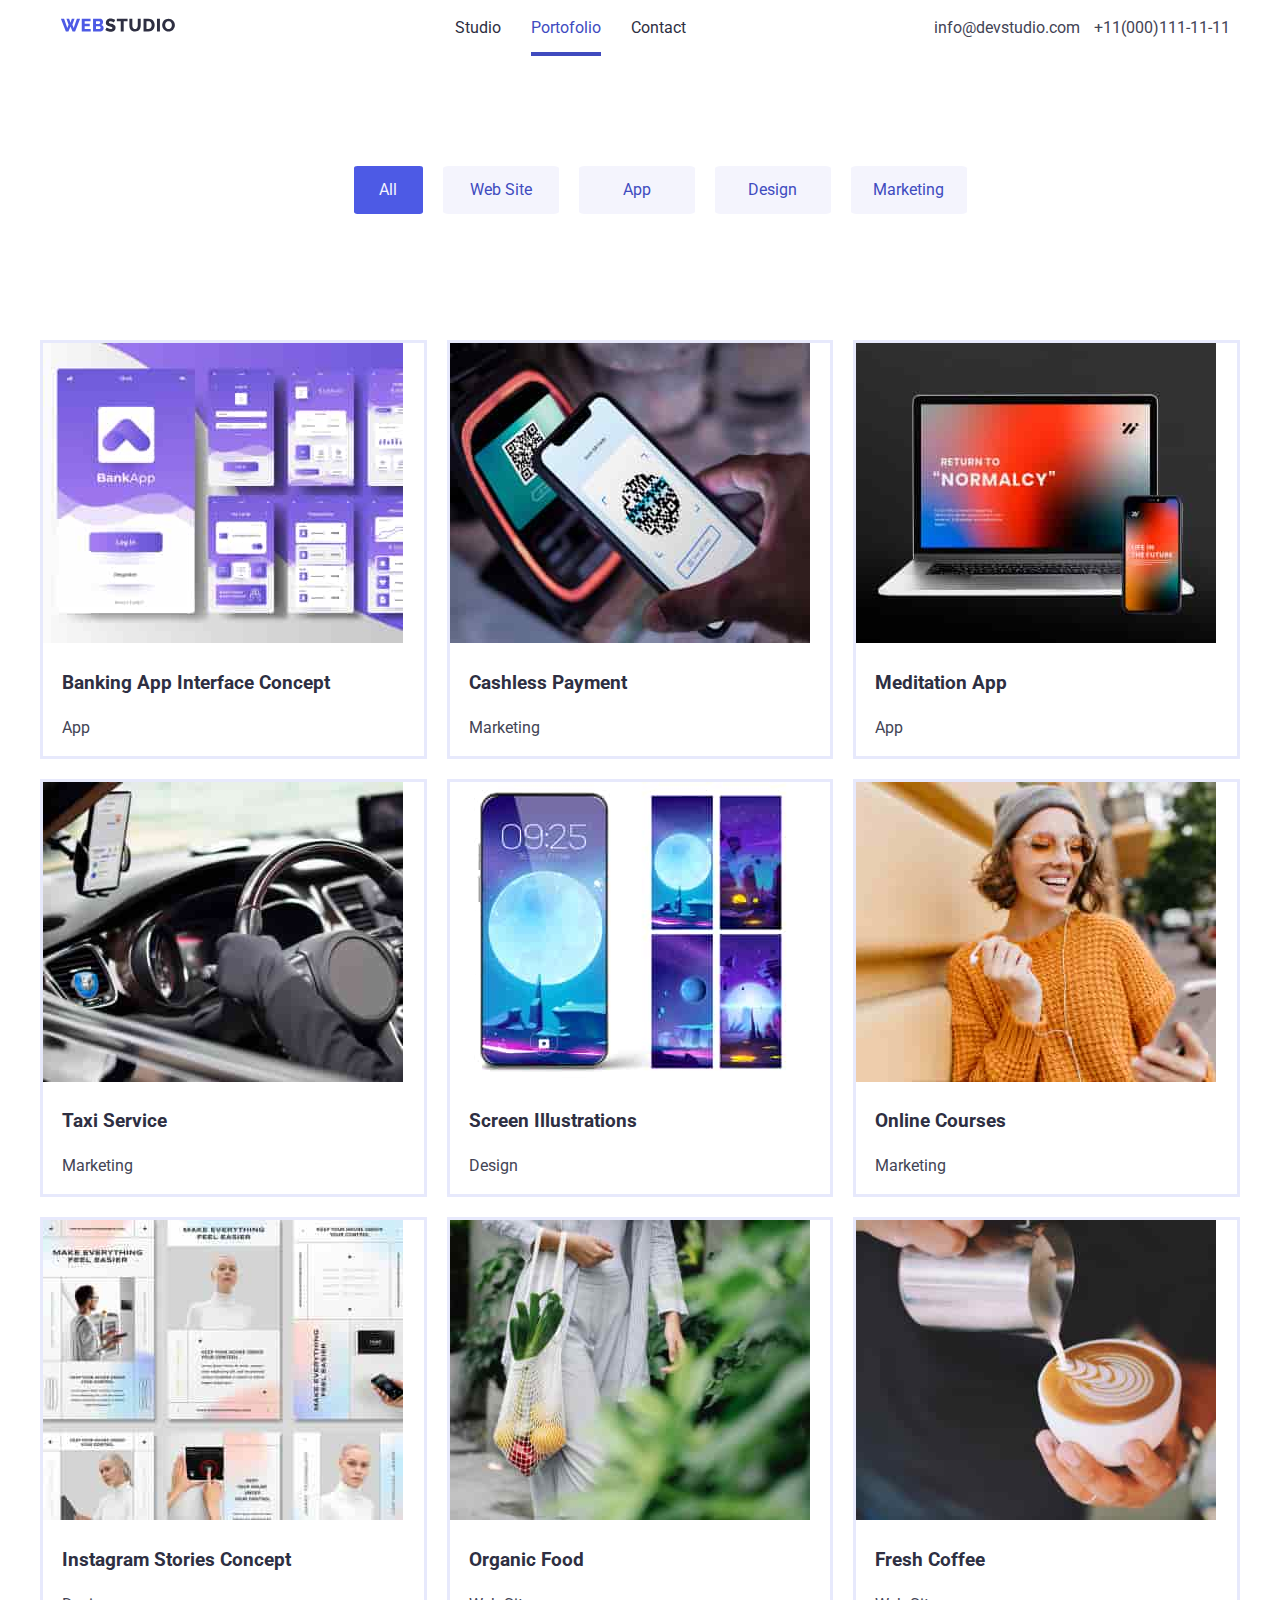
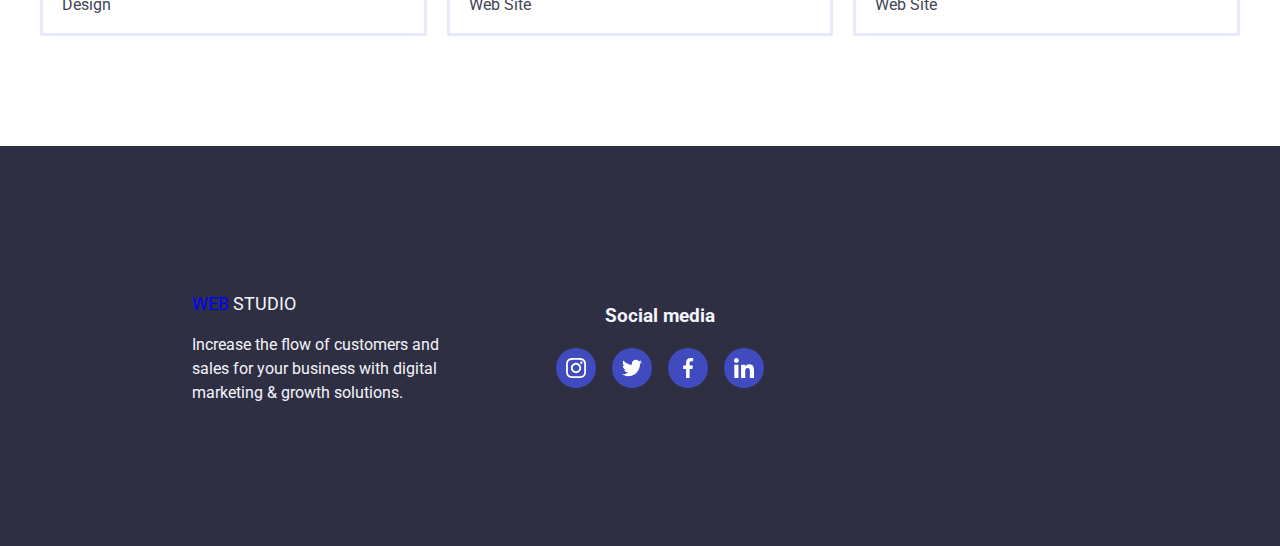
==== portofolio.html @ 6db107b1 "Initial commit" ====
<!DOCTYPE html>
<html lang="en">
<head>
    <meta charset="UTF-8">
    <meta name="viewport" content="width=device-width, initial-scale=1.0">
    <title>Homewok2</title>
    <link rel="preconnect" href="https://fonts.googleapis.com">
    <link rel="preconnect" href="https://fonts.gstatic.com" crossorigin>
    <link href="https://fonts.googleapis.com/css2?family=Roboto:ital,wght@0,100;0,300;0,400;0,500;0,700;0,900;1,100;1,300;1,400;1,500;1,700;1,900&display=swap" rel="stylesheet">
    <link rel="preconnect" href="https://fonts.googleapis.com">
    <link rel="preconnect" href="https://fonts.gstatic.com" crossorigin>
    <link href="https://fonts.googleapis.com/css2?family=Raleway:ital,wght@0,100..900;1,100..900&family=Roboto:ital,wght@0,100;0,300;0,400;0,500;0,700;0,900;1,100;1,300;1,400;1,500;1,700;1,900&display=swap" rel="stylesheet">
    <link rel="stylesheet" href="pagescss/normalize.css">
    <link rel="stylesheet" href="pagescss/style.css">
</head>
<body> 
   <header>
<div class="section ">
  <div class="container global-header ">
    <a href="index.html" target="_parent"><img src="assets/logo.svg" alt="logo-webstudio" width="156" height="24"></a>
    <nav class="nav">
      <ul class="nav-list">
        <li>
          <a href="index.html" target="_self">Studio</a>
        </li>

        <li>
          <a href="portofolio.html" target="_self" class="active">Portofolio</a>
        </li>

        <li>
          <a href="index.html" target="_self">Contact</a>
        </li>
      </ul> 
    </nav>
    <div class="contact">
      <a href="mailto:info@devstudio.com" class="item-contact">info@devstudio.com</a>
      <a href="tel:+11(000)111-11-11" class="item-contact">+11(000)111-11-11</a>
    </div>
  </div>
</div>
  </header>
    <main>
      <!--button section-->
    <section class="section">
      <div class="container button-section">
        <ul class="list-button">
          <li><button type="button" class="button button-first">All</button></li>
          <li><button type="button" class="button"> Web Site</button></li> 
          <li><button type="button" class="button">App</button></li>
          <li><button type="button" class="button">Design</button></li>
          <li><button type="button" class="button">Marketing</button></li>
        </ul>
      </div>
    </section>
      <!--project section-->
    <section class="section">
      <div class="container">
        <ul class="list-projects-portofolio">

          <li class="list-item-img ">
            <div class="img-project">
            <img src="assets/img11.jpg" alt="imag-interface-concept" class="img">
            <div class="overlay"></div></div>
            <div class="text-img-portofolio">
              <h3 class="title-img">Banking App Interface Concept</h3>
              <p class="text-img">App</p>
            </div>
          
          </li>

          <li class="list-item-img">
            <div class="img-project">
            <img src="assets/img12.jpg" alt="imag-cashless payment" class="img">
            <div class="overlay">
              <p>14 Stylish and User-Friendly App Design Concepts · Task Manager App · Calorie Tracker App · Exotic Fruit Ecommerce App · Cloud Storage App</p>
            </div>
          </div>
            <div class="text-img-portofolio">
              <h3 class="title-img">Cashless Payment</h3>
              <p class="text-img">Marketing</p>
            </div>
          </li>

          <li class="list-item-img">
            <div class="img-project">
            <img src="assets/img13.jpg" alt="imag-meditation-app" class="imgs">
            <div class="overlay"></div></div>
            <div class="text-img-portofolio">
              <h3 class="title-img">Meditation App</h3>
              <p class="text-img">App</p>
            </div>
          </li>
            
          <li class="list-item-img">
            <div class="img-project">
            <img src="assets/img21.jpg" alt="imag-taxi-service" class="img">
            <div class="overlay"></div></div>
             <div class="text-img-portofolio">
              <h3 class="title-img">Taxi Service</h3>
              <p class="text-img">Marketing</p>
            </div>
          </li>

          <li class="list-item-img">
            <div class="img-project">
            <img src="assets/img22.jpg" alt="imag-screen-ilustrations" class="img">
            <div class="overlay"></div></div> 
            <div class="text-img-portofolio">
              <h3 class="title-img">Screen Illustrations</h3>
              <p class="text-img">Design</p>
            </div>
          </li>

          <li class="list-item-img">
            <div class="img-project">
            <img src="assets/img23.jpg" alt="imag-online-courses" class="img">
            <div class="overlay"></div></div> 
            <div class="text-img-portofolio">
              <h3 class="title-img">Online Courses</h3>
              <p class="text-img">Marketing</p>
            </div>
          </li>

          <li class="list-item-img">
            <div class="img-project">
            <img src="assets/img31.jpg" alt="imag-instagram-stories" class="img">
            <div class="overlay"></div> </div>
            <div class="text-img-portofolio">
              <h3 class="title-img">Instagram Stories Concept</h3>
              <p class="text-img">Design</p>
            </div>
          </li>

          <li class="list-item-img">
            <div class="img-project">
            <img src="assets/img32.jpg" alt="imag-organic-food" class="img">
            <div class="overlay"></div></div> 
            <div class="text-img-portofolio">
              <h3 class="title-img">Organic Food</h3>
              <p class="text-img">Web Site</p>
            </div>
          </li>

          <li class="list-item-img">
            <div class="img-project">
            <img src="assets/img33.jpg" alt="imag-freshcofee" class="img">
            <div class="overlay"></div></div>
            <div class="text-img-portofolio">
              <h3 class="title-img">Fresh Coffee</h3>
              <p class="text-img">Web Site</p>
            </div>
          </li>
        </ul>       
      </div>
    </section>
    </main>
    <footer >
    <div class="footer" >
      <div class="logo-text-footer">
        <div class="logo-footer">
          <span class="blue">WEB</span>
          <span class="cloud">STUDIO</span>
        </div>
        <div class="text-footer">
          <p>Increase the flow of customers and sales for your business with digital marketing & growth solutions.
          </p>
        </div>  
      </div>
      <div class="social-medi-footer">
        <div>
         <h3 class="title-footer">Social media</h3>
        </div>
        <div class="icons-list">
          <a href="http://https://www.instagram.com/" target="_blank" rel="noopener noreferrer" aria-label="instagram-link" class="icons">
            <svg>
              <use href="assets/symbol-defs.svg#icon-instagram"></use>  
            </svg>
          </a>
          <a href="http://https://www.svg#icon-twitter.com/" target="_blank" rel="noopener noreferrer" aria-label="twitter-link" class="icons">
            <svg>
              <use href="assets/symbol-defs.svg#icon-twitter"></use>  
            </svg>
          </a>
          <a href="http://https://www.facebook.com/" target="_blank" rel="noopener noreferrer" aria-label="facebook-link" class="icons">
            <svg>
              <use href="assets/symbol-defs.svg#icon-facebook"></use>  
            </svg>
          </a>
          <a href="http://https://www.linkedin.com/" target="_blank" rel="noopener noreferrer" aria-label="linkedin-link" class="icons">
            <svg>
              <use href="assets/symbol-defs.svg#icon-linkedin"></use>  
            </svg>
          </a>      
        </div>
      </div> 
    </div>
    </footer>  
    </body>
    </html>    
</body>
</html>
---- pagescss/style.css ----
:root {
  --iris: #4d5ae5;
  --ocean: #404bbf;
  --navy-blue: #2e2f42;
  --green: #31d0aa;
  --slate: #434455;
  --light-slate: #8e8f99;
  --cornflower: #e7e9fc;
  --cloud: #f4f4fd;
  --navy-blue-modal: rgba(46, 47, 66, 0.4);
  --grey: rgba(46, 47, 66, 0.7);
  --white: #fff;
  --dairy: #fcfcfc;
  --font-family: "Roboto", sans-serif;
  --second-family: "Raleway", sans-serif;
  --transition: 250ms cubic-bezier(0.4, 0, 0.2, 1);
}

* {
  box-sizing: border-box;
}

body {
  background-color: white;
  font-family: var(--font-family);
  line-height: 1.5;
}

.title {
  color: var(--navy-blue);
  text-align: center;
  text-transform: capitalize;
}

ul {
  list-style-type: none;
}

.section {
  display: flex;
  justify-content: center;
}

.container {
  width: 1200px;
}

/* styles nav*/
.global-header {
  display: flex;
  justify-content: space-between;
  align-items: center;
}

.global-header .nav-list {
  display: flex;
  justify-content: flex-end;
}

.global-header .nav-list a:hover {
  color: var(--ocean);
  border-bottom: var(--ocean);
}

a {
  transition: color var(--transition);
}

.nav-list a {
  color: var(--navy-blue);
  font-size: medium;
  text-decoration: none;
  margin-right: 30px;
}

.global-header a.active {
  color: var(--ocean);
  padding-bottom: 15px;
  border-bottom: solid 4px;
}

.conact,
.item-contact {
  color: var(--slate);
  text-decoration: none;
  padding-right: 10px;
}

.item-contact:hover {
  color: var(--ocean);
}

/* styles hero index*/
.hero-image {
  display: flex;
  align-items: center;
  justify-content: center;
  padding: 94px;
  height: 500px;
  background: linear-gradient(rgba(46, 47, 66, 0.7), rgba(46, 47, 66, 0.7)),
    url(../assets/imghero.jpg), no-repeat;
}

.title-hero {
  display: flex;
  flex-direction: column;
  align-items: center;
  color: var(--white);
  font-size: x-large;
}

.hero-button {
  background-color: var(--iris);
  color: var(--white);
  width: 169px;
  height: 56px;
  margin-top: 15px;
  border-radius: 5%;
  text-align: center;
  transition: backgraund-color var(--transition);
}

.hero-button:hover {
  background-color: var(--light-slate);
  cursor: pointer;
}

/* styles modal*/
.is-hidden {
  visibility: hidden;
  transform: scale(1.1);
}

.modal {
  position: fixed;
  top: 0;
  left: 0;
  width: 100vw;
  height: 100vh;
  display: flex;
  justify-content: center;
  align-items: center;
  background: var(--grey);
  opacity: 0.8;
  transition: transform var(--transition);
}

.modal-content {
  margin: 0 auto;
  padding: 16px;
  background-color: var(--white);
  width: 50%;
  height: 500px;
  position: relative;
}

.close-btn {
  background-color: var(--cloud);
  border-radius: 50%;
  border-color: var(--navy-blue-modal);
  color: var(--blue-modal);
  outline: none;
  position: absolute;
  top: 24px;
  right: 24px;
}

/*styles icons*/
.icons-list {
  display: flex;
  gap: 16px;
  justify-content: center;
}

.icons-list .icons svg {
  width: 20px;
  height: 20px;
}

.icons-list .icons {
  display: flex;
  justify-content: center;
  align-items: center;
  width: 40px;
  height: 40px;
  background-color: var(--ocean);
  color: var(--white);
  border-radius: 50%;
  margin-bottom: 20px;
  transition: background-color var(--transition);
}

.icons-list .icons:hover,
.icons-list .icons:active {
  background-color: var(--green);
  cursor: pointer;
}

/* styles skils index*/
.list-skils {
  width: 1200px;
  display: flex;
  justify-content: center;
  gap: 20px;
  color: var(--navy-blue);
  padding: 94px 0px;
}

.item-skils svg {
  width: 64px;
  height: 64px;
}

.svg-skils {
  background-color: var(--cloud);
  width: 264px;
  height: 112px;
  display: flex;
  justify-content: center;
  align-items: center;
}

.text-skils {
  color: var(--slate);
}

/*styles img index*/
.list-img {
  display: flex;
  justify-content: space-between;
  padding: 94px 0px;
}

/* styles our team index*/
.our-team {
  background-color: var(--cloud);
  padding: 94px 0px;
}

.header-our-team {
  padding-top: 5%;
}

.list-photo {
  display: flex;
  justify-content: space-evenly;
}

.photo {
  border: none;
  background-color: var(--white);
  box-shadow: 5px 5px 8px 1px rgba(143, 144, 180, 0.4);
}

.card-content {
  text-align: center;
}
/* customers*/

.customers {
  padding: 94px 0px;
}

.list-icons-costumers {
  display: flex;
  gap: 24px;
}

.icons-costumers svg {
  width: 104px;
  height: 56px;
}

.icons-costumers {
  display: flex;
  justify-content: center;
  align-items: center;
  width: 168px;
  height: 88px;
  border: var(--slate) solid;
  border-radius: 5%;
}
.list-icons-costumers:hover,
.list-icons-costumers:focus {
  color: var(--ocean);
  cursor: pointer;
}

/* styles footer*/
.footer {
  background-color: var(--navy-blue);
  color: var(--cloud);
  display: flex;
  align-items: center;
  gap: 100px;
  height: 400px;
}
.title-footer {
  text-align: center;
}
.social-media {
  display: flex;
  flex-direction: column;
}

.logo-text-footer {
  width: 264px;
  height: 112px;
  margin-left: 15%;
}
.blue {
  color: blue;
}

.clud {
  color: var(--cloud);
}

.logo-footer {
  font-size: large;
}

/* section button portofolio*/
.list-button {
  display: flex;
  justify-content: center;
  gap: 20px;
  padding-top: 94px;
}

.button {
  background-color: var(--cloud);
  color: var(--ocean);
  border: none;
  border-radius: 5%;
  width: 116px;
  height: 48px;
}

.button:focus,
.button:hover {
  box-shadow: 0px 4px 10px rgb(113, 135, 202);
  color: var(--cornflower);
  cursor: pointer;
}

.button-first {
  background-color: var(--iris);
  color: var(--cloud);
  width: 69px;
}

.button-first:hover,
.button-first:focus {
  color: var(--ocean);
  box-shadow: 0px 4px 10px rgb(113, 135, 202);
  cursor: pointer;
}

/* styles projects portofolio*/
.list-projects-portofolio {
  display: grid;
  grid-template-columns: repeat(3, 1fr);
  gap: 20px;
  padding: 94px 0px;
}

.list-item-img {
  display: flex;
  flex-direction: column;
  border: solid var(--cornflower);
  color: var(--navy-blue);
}

.list-item-img:hover {
  box-shadow: 0px 8px 20px;
  color: var(--ocean);
  cursor: pointer;
}

.title-img {
  color: var(--navy-blue);
}

.text-img {
  color: var(--slate);
}

.text-img-portofolio {
  margin-left: 5%;
}
/* styles overlay */
.img-project {
  position: relative;
}

.img-project img {
  background-size:cover ;
}

.overlay {
  position: absolute;
  bottom: 0;
  left: 0;
  background: var(--iris);
  overflow: hidden;
  width: 100%;
  height: 0;
  transition: var(--transition);
  text-align: center;
}
.overlay p {
  font-family: "Roboto", sans-serif;
  font-weight: 400;
  font-size: 16px;
  line-height: 1.5;
  letter-spacing: 0.02em;
  color: var(--cloud);
}
.img-project:hover .overlay {
  height: 100%;
}
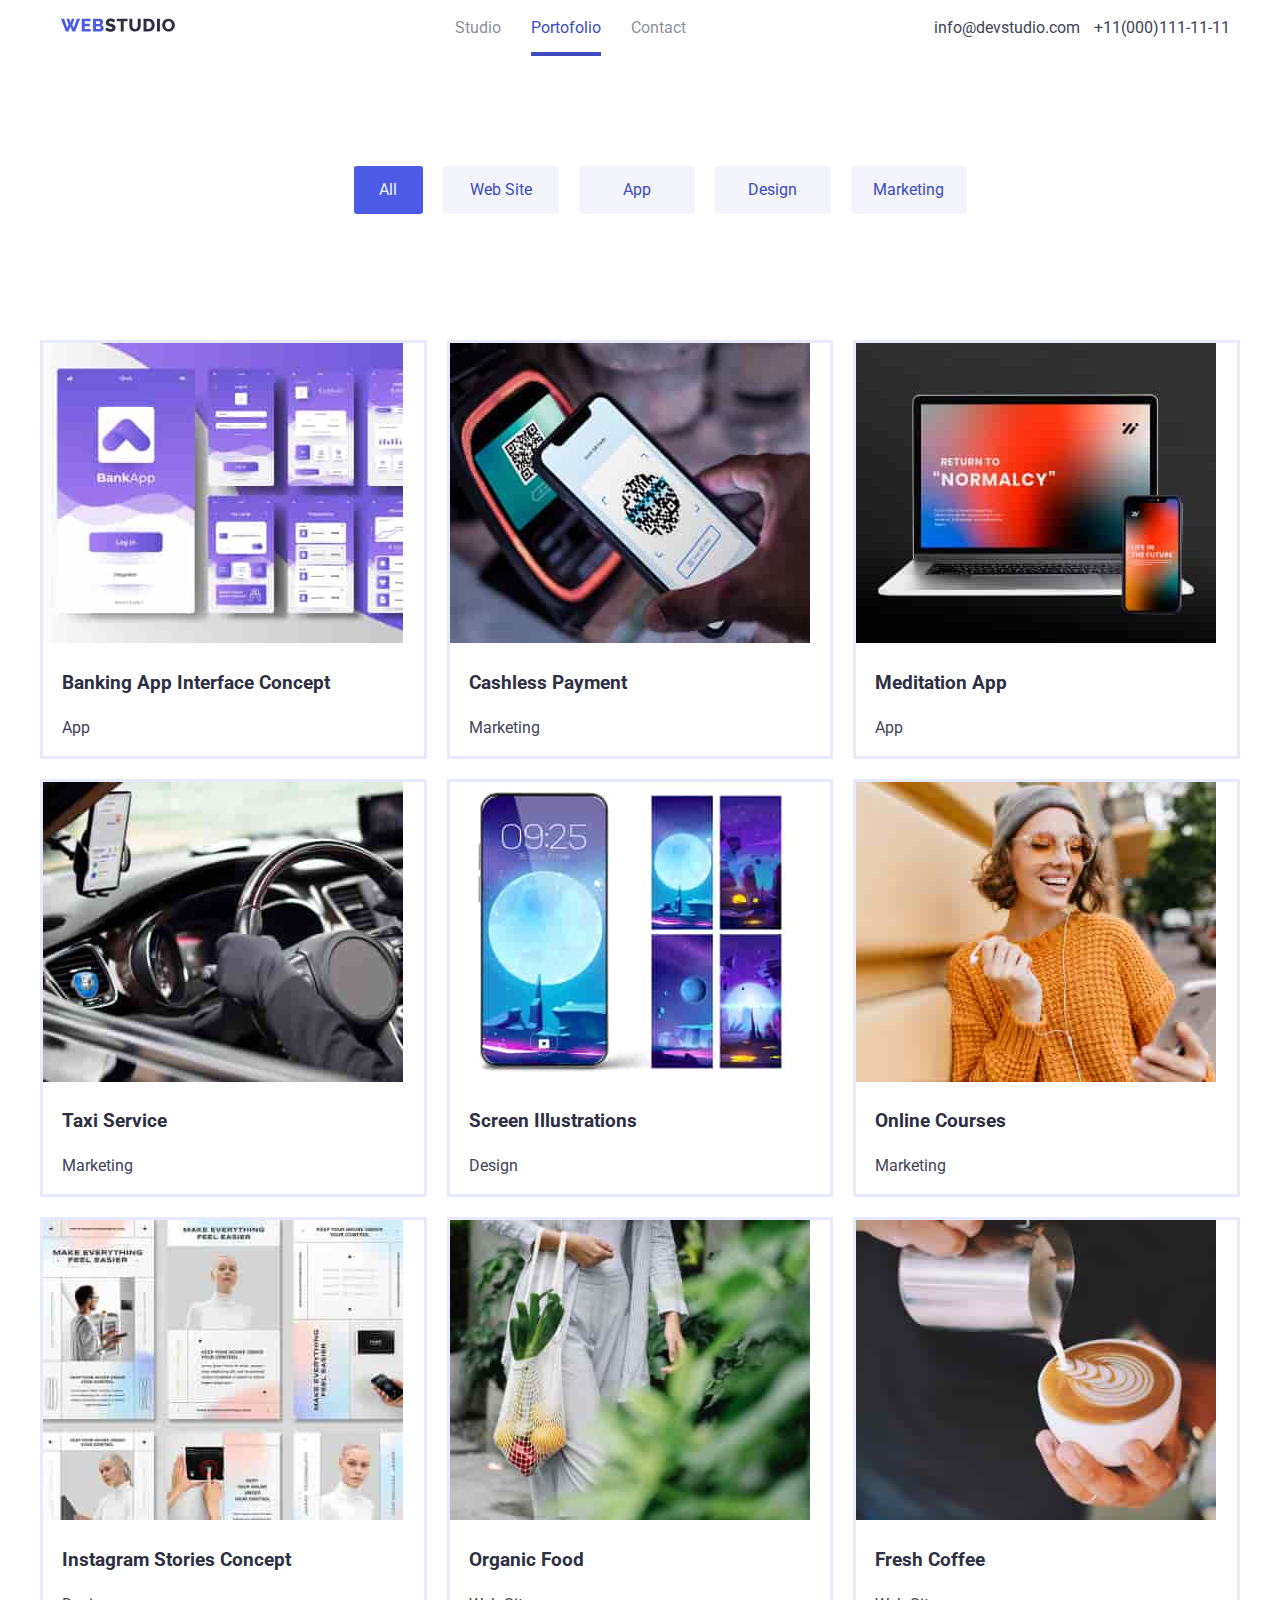
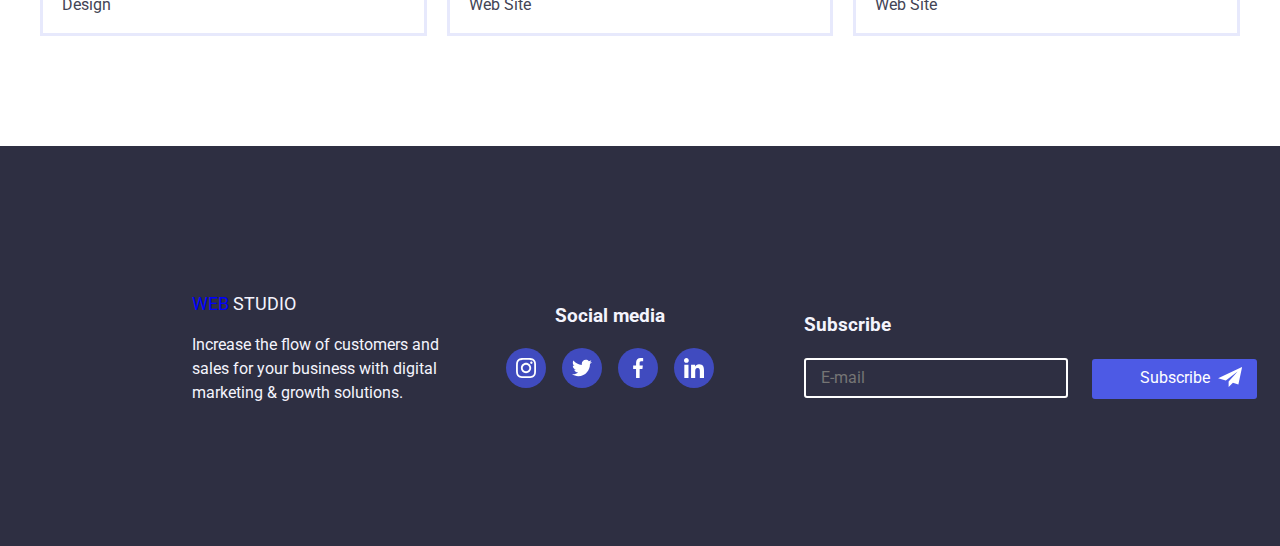
==== commit 7bc1ad13: "Add footer form" ====
--- a/portofolio.html
+++ b/portofolio.html
@@ -1,81 +1,90 @@
 <!DOCTYPE html>
 <html lang="en">
+
 <head>
-    <meta charset="UTF-8">
-    <meta name="viewport" content="width=device-width, initial-scale=1.0">
-    <title>Homewok2</title>
-    <link rel="preconnect" href="https://fonts.googleapis.com">
-    <link rel="preconnect" href="https://fonts.gstatic.com" crossorigin>
-    <link href="https://fonts.googleapis.com/css2?family=Roboto:ital,wght@0,100;0,300;0,400;0,500;0,700;0,900;1,100;1,300;1,400;1,500;1,700;1,900&display=swap" rel="stylesheet">
-    <link rel="preconnect" href="https://fonts.googleapis.com">
-    <link rel="preconnect" href="https://fonts.gstatic.com" crossorigin>
-    <link href="https://fonts.googleapis.com/css2?family=Raleway:ital,wght@0,100..900;1,100..900&family=Roboto:ital,wght@0,100;0,300;0,400;0,500;0,700;0,900;1,100;1,300;1,400;1,500;1,700;1,900&display=swap" rel="stylesheet">
-    <link rel="stylesheet" href="pagescss/normalize.css">
-    <link rel="stylesheet" href="pagescss/style.css">
+  <meta charset="UTF-8">
+  <meta name="viewport" content="width=device-width, initial-scale=1.0">
+  <title>Homewok2</title>
+  <link rel="preconnect" href="https://fonts.googleapis.com">
+  <link rel="preconnect" href="https://fonts.gstatic.com" crossorigin>
+  <link
+    href="https://fonts.googleapis.com/css2?family=Roboto:ital,wght@0,100;0,300;0,400;0,500;0,700;0,900;1,100;1,300;1,400;1,500;1,700;1,900&display=swap"
+    rel="stylesheet">
+  <link rel="preconnect" href="https://fonts.googleapis.com">
+  <link rel="preconnect" href="https://fonts.gstatic.com" crossorigin>
+  <link
+    href="https://fonts.googleapis.com/css2?family=Raleway:ital,wght@0,100..900;1,100..900&family=Roboto:ital,wght@0,100;0,300;0,400;0,500;0,700;0,900;1,100;1,300;1,400;1,500;1,700;1,900&display=swap"
+    rel="stylesheet">
+  <link rel="stylesheet" href="pagescss/normalize.css">
+  <link rel="stylesheet" href="pagescss/style.css">
 </head>
-<body> 
-   <header>
-<div class="section ">
-  <div class="container global-header ">
-    <a href="index.html" target="_parent"><img src="assets/logo.svg" alt="logo-webstudio" width="156" height="24"></a>
-    <nav class="nav">
-      <ul class="nav-list">
-        <li>
-          <a href="index.html" target="_self">Studio</a>
-        </li>
-
-        <li>
-          <a href="portofolio.html" target="_self" class="active">Portofolio</a>
-        </li>
-
-        <li>
-          <a href="index.html" target="_self">Contact</a>
-        </li>
-      </ul> 
-    </nav>
-    <div class="contact">
-      <a href="mailto:info@devstudio.com" class="item-contact">info@devstudio.com</a>
-      <a href="tel:+11(000)111-11-11" class="item-contact">+11(000)111-11-11</a>
+
+<body>
+  <header>
+    <div class="section ">
+      <div class="container global-header ">
+        <a href="index.html" target="_parent"><img src="assets/logo.svg" alt="logo-webstudio" width="156"
+            height="24"></a>
+        <nav class="nav">
+          <ul class="nav-list">
+            <li>
+              <a href="index.html" target="_self">Studio</a>
+            </li>
+
+            <li>
+              <a href="portofolio.html" target="_self" class="active">Portofolio</a>
+            </li>
+
+            <li>
+              <a href="index.html" target="_self">Contact</a>
+            </li>
+          </ul>
+        </nav>
+        <div class="contact">
+          <a href="mailto:info@devstudio.com" class="item-contact">info@devstudio.com</a>
+          <a href="tel:+11(000)111-11-11" class="item-contact">+11(000)111-11-11</a>
+        </div>
+      </div>
     </div>
-  </div>
-</div>
   </header>
-    <main>
-      <!--button section-->
+  <main>
+    <!--button section-->
     <section class="section">
       <div class="container button-section">
         <ul class="list-button">
           <li><button type="button" class="button button-first">All</button></li>
-          <li><button type="button" class="button"> Web Site</button></li> 
+          <li><button type="button" class="button"> Web Site</button></li>
           <li><button type="button" class="button">App</button></li>
           <li><button type="button" class="button">Design</button></li>
           <li><button type="button" class="button">Marketing</button></li>
         </ul>
       </div>
     </section>
-      <!--project section-->
+    <!--project section-->
     <section class="section">
       <div class="container">
         <ul class="list-projects-portofolio">
 
           <li class="list-item-img ">
             <div class="img-project">
-            <img src="assets/img11.jpg" alt="imag-interface-concept" class="img">
-            <div class="overlay"></div></div>
+              <img src="assets/img11.jpg" alt="imag-interface-concept" class="img">
+              <div class="overlay"></div>
+            </div>
             <div class="text-img-portofolio">
               <h3 class="title-img">Banking App Interface Concept</h3>
               <p class="text-img">App</p>
             </div>
-          
-          </li>
-
-          <li class="list-item-img">
-            <div class="img-project">
-            <img src="assets/img12.jpg" alt="imag-cashless payment" class="img">
-            <div class="overlay">
-              <p>14 Stylish and User-Friendly App Design Concepts · Task Manager App · Calorie Tracker App · Exotic Fruit Ecommerce App · Cloud Storage App</p>
-            </div>
-          </div>
+
+          </li>
+
+          <li class="list-item-img">
+            <div class="img-project">
+              <img src="assets/img12.jpg" alt="imag-cashless payment" class="img">
+              <div class="overlay">
+                <p>14 Stylish and User-Friendly App Design Concepts · Task Manager App · Calorie Tracker App · Exotic
+                  Fruit Ecommerce App · Cloud Storage App</p>
+              </div>
+            </div>
             <div class="text-img-portofolio">
               <h3 class="title-img">Cashless Payment</h3>
               <p class="text-img">Marketing</p>
@@ -84,19 +93,21 @@
 
           <li class="list-item-img">
             <div class="img-project">
-            <img src="assets/img13.jpg" alt="imag-meditation-app" class="imgs">
-            <div class="overlay"></div></div>
+              <img src="assets/img13.jpg" alt="imag-meditation-app" class="imgs">
+              <div class="overlay"></div>
+            </div>
             <div class="text-img-portofolio">
               <h3 class="title-img">Meditation App</h3>
               <p class="text-img">App</p>
             </div>
           </li>
-            
-          <li class="list-item-img">
-            <div class="img-project">
-            <img src="assets/img21.jpg" alt="imag-taxi-service" class="img">
-            <div class="overlay"></div></div>
-             <div class="text-img-portofolio">
+
+          <li class="list-item-img">
+            <div class="img-project">
+              <img src="assets/img21.jpg" alt="imag-taxi-service" class="img">
+              <div class="overlay"></div>
+            </div>
+            <div class="text-img-portofolio">
               <h3 class="title-img">Taxi Service</h3>
               <p class="text-img">Marketing</p>
             </div>
@@ -104,8 +115,9 @@
 
           <li class="list-item-img">
             <div class="img-project">
-            <img src="assets/img22.jpg" alt="imag-screen-ilustrations" class="img">
-            <div class="overlay"></div></div> 
+              <img src="assets/img22.jpg" alt="imag-screen-ilustrations" class="img">
+              <div class="overlay"></div>
+            </div>
             <div class="text-img-portofolio">
               <h3 class="title-img">Screen Illustrations</h3>
               <p class="text-img">Design</p>
@@ -114,8 +126,9 @@
 
           <li class="list-item-img">
             <div class="img-project">
-            <img src="assets/img23.jpg" alt="imag-online-courses" class="img">
-            <div class="overlay"></div></div> 
+              <img src="assets/img23.jpg" alt="imag-online-courses" class="img">
+              <div class="overlay"></div>
+            </div>
             <div class="text-img-portofolio">
               <h3 class="title-img">Online Courses</h3>
               <p class="text-img">Marketing</p>
@@ -124,8 +137,9 @@
 
           <li class="list-item-img">
             <div class="img-project">
-            <img src="assets/img31.jpg" alt="imag-instagram-stories" class="img">
-            <div class="overlay"></div> </div>
+              <img src="assets/img31.jpg" alt="imag-instagram-stories" class="img">
+              <div class="overlay"></div>
+            </div>
             <div class="text-img-portofolio">
               <h3 class="title-img">Instagram Stories Concept</h3>
               <p class="text-img">Design</p>
@@ -134,8 +148,9 @@
 
           <li class="list-item-img">
             <div class="img-project">
-            <img src="assets/img32.jpg" alt="imag-organic-food" class="img">
-            <div class="overlay"></div></div> 
+              <img src="assets/img32.jpg" alt="imag-organic-food" class="img">
+              <div class="overlay"></div>
+            </div>
             <div class="text-img-portofolio">
               <h3 class="title-img">Organic Food</h3>
               <p class="text-img">Web Site</p>
@@ -144,19 +159,20 @@
 
           <li class="list-item-img">
             <div class="img-project">
-            <img src="assets/img33.jpg" alt="imag-freshcofee" class="img">
-            <div class="overlay"></div></div>
+              <img src="assets/img33.jpg" alt="imag-freshcofee" class="img">
+              <div class="overlay"></div>
+            </div>
             <div class="text-img-portofolio">
               <h3 class="title-img">Fresh Coffee</h3>
               <p class="text-img">Web Site</p>
             </div>
           </li>
-        </ul>       
+        </ul>
       </div>
     </section>
-    </main>
-    <footer >
-    <div class="footer" >
+  </main>
+  <footer>
+    <div class="footer">
       <div class="logo-text-footer">
         <div class="logo-footer">
           <span class="blue">WEB</span>
@@ -165,38 +181,54 @@
         <div class="text-footer">
           <p>Increase the flow of customers and sales for your business with digital marketing & growth solutions.
           </p>
-        </div>  
+        </div>
       </div>
       <div class="social-medi-footer">
         <div>
-         <h3 class="title-footer">Social media</h3>
+          <h3 class="title-footer">Social media</h3>
         </div>
         <div class="icons-list">
-          <a href="http://https://www.instagram.com/" target="_blank" rel="noopener noreferrer" aria-label="instagram-link" class="icons">
-            <svg>
-              <use href="assets/symbol-defs.svg#icon-instagram"></use>  
-            </svg>
-          </a>
-          <a href="http://https://www.svg#icon-twitter.com/" target="_blank" rel="noopener noreferrer" aria-label="twitter-link" class="icons">
-            <svg>
-              <use href="assets/symbol-defs.svg#icon-twitter"></use>  
-            </svg>
-          </a>
-          <a href="http://https://www.facebook.com/" target="_blank" rel="noopener noreferrer" aria-label="facebook-link" class="icons">
-            <svg>
-              <use href="assets/symbol-defs.svg#icon-facebook"></use>  
-            </svg>
-          </a>
-          <a href="http://https://www.linkedin.com/" target="_blank" rel="noopener noreferrer" aria-label="linkedin-link" class="icons">
-            <svg>
-              <use href="assets/symbol-defs.svg#icon-linkedin"></use>  
-            </svg>
-          </a>      
-        </div>
-      </div> 
+          <a href="http://https://www.instagram.com/" target="_blank" rel="noopener noreferrer"
+            aria-label="instagram-link" class="icons">
+            <svg>
+              <use href="assets/symbol-defs.svg#icon-instagram"></use>
+            </svg>
+          </a>
+          <a href="http://https://www.svg#icon-twitter.com/" target="_blank" rel="noopener noreferrer"
+            aria-label="twitter-link" class="icons">
+            <svg>
+              <use href="assets/symbol-defs.svg#icon-twitter"></use>
+            </svg>
+          </a>
+          <a href="http://https://www.facebook.com/" target="_blank" rel="noopener noreferrer"
+            aria-label="facebook-link" class="icons">
+            <svg>
+              <use href="assets/symbol-defs.svg#icon-facebook"></use>
+            </svg>
+          </a>
+          <a href="http://https://www.linkedin.com/" target="_blank" rel="noopener noreferrer"
+            aria-label="linkedin-link" class="icons">
+            <svg>
+              <use href="assets/symbol-defs.svg#icon-linkedin"></use>
+            </svg>
+          </a>
+        </div>
+      </div>
+      <div class="subscribe">
+        <form>
+          <label for="email"></label>
+          <h3>Subscribe</h3>
+          <input type="email" name="email" id="email" placeholder="E-mail" class="footer-input">
+          <label class="label-subscribe">
+            <button type="submit" class="button-subscribe">Subscribe</button>
+            <svg class="svg-subscribe">
+              <use href="./assets/subscribe.svg#icon-subscribe"></use>
+            </svg>
+          </label>
+        </form>
+      </div>
     </div>
-    </footer>  
-    </body>
-    </html>    
+  </footer>
 </body>
+
 </html>--- a/pagescss/style.css
+++ b/pagescss/style.css
@@ -67,7 +67,7 @@
 }
 
 .nav-list a {
-  color: var(--navy-blue);
+  color: var(--light-slate);
   font-size: medium;
   text-decoration: none;
   margin-right: 30px;
@@ -98,7 +98,9 @@
   padding: 94px;
   height: 500px;
   background: linear-gradient(rgba(46, 47, 66, 0.7), rgba(46, 47, 66, 0.7)),
-    url(../assets/imghero.jpg), no-repeat;
+    url(../assets/imghero.jpg);
+  background-repeat: no-repeat;
+  background-size: cover;
 }
 
 .title-hero {
@@ -120,6 +122,7 @@
   transition: backgraund-color var(--transition);
 }
 
+.hero-button:focus,
 .hero-button:hover {
   background-color: var(--light-slate);
   cursor: pointer;
@@ -129,29 +132,6 @@
 .is-hidden {
   visibility: hidden;
   transform: scale(1.1);
-}
-
-.modal {
-  position: fixed;
-  top: 0;
-  left: 0;
-  width: 100vw;
-  height: 100vh;
-  display: flex;
-  justify-content: center;
-  align-items: center;
-  background: var(--grey);
-  opacity: 0.8;
-  transition: transform var(--transition);
-}
-
-.modal-content {
-  margin: 0 auto;
-  padding: 16px;
-  background-color: var(--white);
-  width: 50%;
-  height: 500px;
-  position: relative;
 }
 
 .close-btn {
@@ -165,6 +145,138 @@
   right: 24px;
 }
 
+.close-btn:hover,
+.close-btn:focus {
+  background-color: var(--iris);
+  color: var(--cloud);
+  cursor: pointer;
+}
+
+
+.modal {
+  position: fixed;
+  top: 0;
+  left: 0;
+  width: 100vw;
+  height: 100vh;
+  display: flex;
+  justify-content: center;
+  align-items: center;
+  background: var(--grey);
+  transition: transform var(--transition);
+}
+
+.modal-content {
+  margin: 0 auto;
+  padding: 16px;
+  background-color: var(--white);
+  width: 40%;
+  height: 90%;
+  position: relative;
+  border-radius: 3px;
+  box-shadow: 0.5px 10px -5px rgb(0, 0 0/30%);
+}
+
+.form {
+  display: flex;
+  flex-direction: column;
+  gap: 7px;
+  color: var(--light-slate);
+  font-size: 1rem;
+}
+
+.input {
+  position: relative;
+}
+
+.form-input {
+  width: 100%;
+  outline: 0;
+  padding: 10px 15px;
+  border-radius: 5px;
+  border: 2px solid var(--light-slate);
+  background: transparent;
+  color: var(--light-slate);
+  cursor: pointer;
+  padding-left: 35px;
+  font-family: var(--second-family);
+  color: var(--navy-blue);
+  transition: border-color var(--transition)
+}
+
+.form-input:focus {
+  border-color: var(--iris);
+}
+
+
+.modal-svg {
+  position: absolute;
+  left: 10px;
+  bottom: 25%;
+  width: 18px;
+  height: 24px;
+  display: flex;
+  justify-content: center;
+  align-items: center;
+  cursor: pointer;
+  transition: color var(--transition)
+}
+
+ svg:hover {
+  color: var(--iris);
+}
+
+.textarea {
+  height: 156px;
+  border-radius: 4px;
+  border-color: var(--light-slate);
+  resize: none;
+  overflow: auto;
+  cursor: pointer;
+  padding-left: 15px;
+  font-family: var(--second-family);
+  color: var(--navy-blue);
+}
+
+.textarea:focus {
+  border-color: var(--iris);
+}
+
+.checkbox-container {
+  display: flex;
+  justify-content: start;
+
+}
+
+.checkbox {
+  width: 20px;
+  height: 20px;
+  margin: 17px;
+  border-radius: 3px;
+  border-color: var(--light-slate);
+  outline: none;
+  cursor: pointer;
+}
+
+.text-checkbox {
+  color: var(--grey);
+}
+
+.form-link:visited {
+  color: var(--iris);
+}
+
+.form-submit {
+  width: 159px;
+  height: 46px;
+  border-radius: 4px;
+  border: none;
+  background-color: var(--iris);
+  color: var(--white);
+  margin-left: 35%;
+  cursor: pointer;
+}
+
 /*styles icons*/
 .icons-list {
   display: flex;
@@ -255,6 +367,7 @@
 .card-content {
   text-align: center;
 }
+
 /* customers*/
 
 .customers {
@@ -280,6 +393,7 @@
   border: var(--slate) solid;
   border-radius: 5%;
 }
+
 .list-icons-costumers:hover,
 .list-icons-costumers:focus {
   color: var(--ocean);
@@ -292,12 +406,14 @@
   color: var(--cloud);
   display: flex;
   align-items: center;
-  gap: 100px;
+  gap: 50px;
   height: 400px;
 }
+
 .title-footer {
   text-align: center;
 }
+
 .social-media {
   display: flex;
   flex-direction: column;
@@ -308,6 +424,7 @@
   height: 112px;
   margin-left: 15%;
 }
+
 .blue {
   color: blue;
 }
@@ -318,6 +435,43 @@
 
 .logo-footer {
   font-size: large;
+}
+
+.subscribe {
+  margin-left: 40px;
+}
+
+.label-subscribe {
+  position: relative;
+}
+
+.footer-input {
+  width: 264px;
+  height: 40px;
+  border: 2px solid var(--white);
+  border-radius: 3px;
+  background: transparent;
+  padding-left: 15px;
+}
+
+.button-subscribe {
+  width: 165px;
+  height: 40px;
+  border: none;
+  background-color: var(--iris);
+  color: var(--white);
+  border-radius: 3px;
+  font-size: 1rem;
+  color: var(--white);
+  margin-left: 20px;
+}
+
+.svg-subscribe {
+  position: absolute;
+  right: 15px;
+  bottom: 5%;
+  width: 24px;
+  height: 20px;
 }
 
 /* section button portofolio*/
@@ -389,13 +543,14 @@
 .text-img-portofolio {
   margin-left: 5%;
 }
+
 /* styles overlay */
 .img-project {
   position: relative;
 }
 
 .img-project img {
-  background-size:cover ;
+  background-size: cover;
 }
 
 .overlay {
@@ -409,6 +564,7 @@
   transition: var(--transition);
   text-align: center;
 }
+
 .overlay p {
   font-family: "Roboto", sans-serif;
   font-weight: 400;
@@ -417,6 +573,7 @@
   letter-spacing: 0.02em;
   color: var(--cloud);
 }
+
 .img-project:hover .overlay {
   height: 100%;
-}
+}